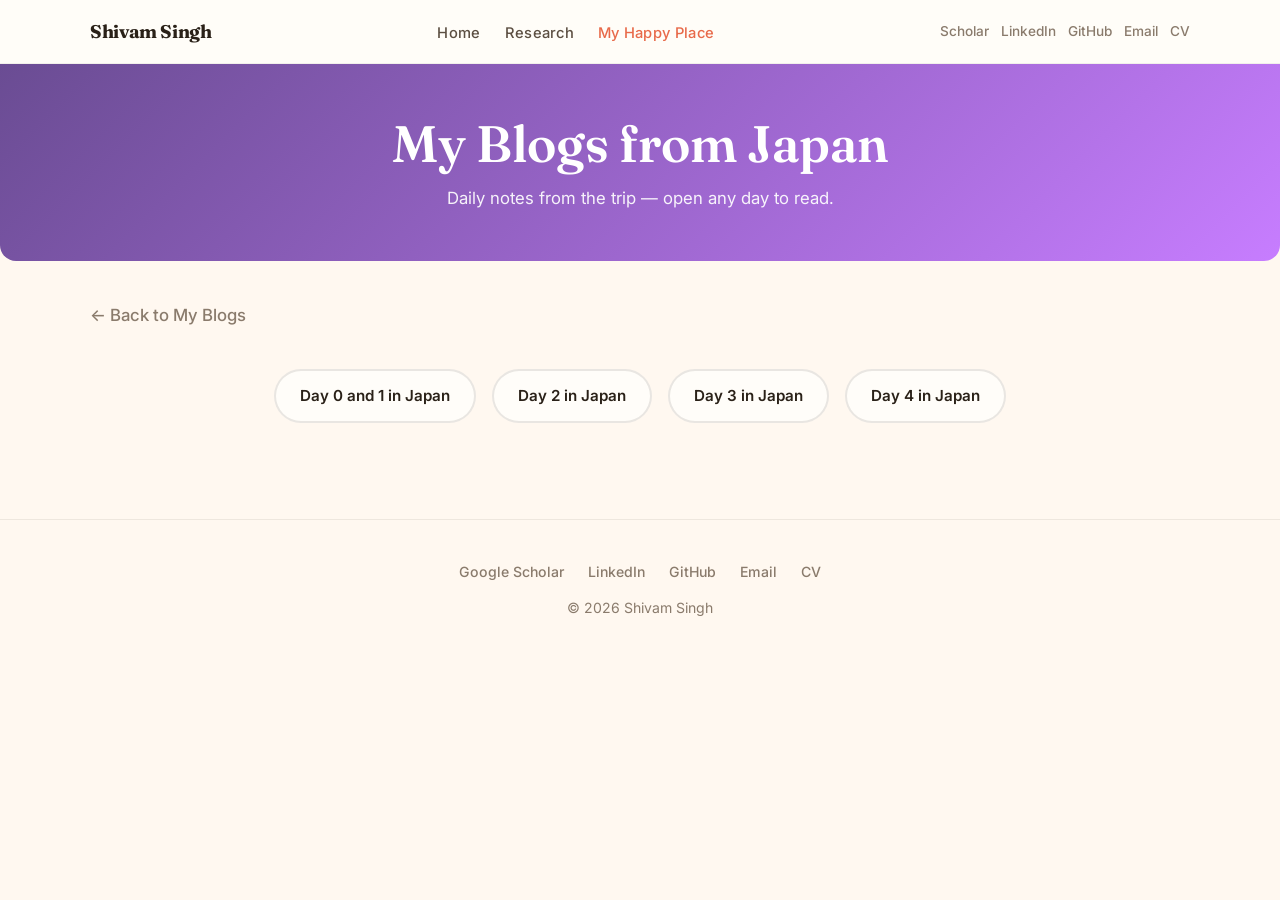
==== blogs-japan.html @ 43f97ed3 "Switch CV links to the slim two-column resume Add assets/cv/shivam_resume_twocolumn_slim.pdf and poi" ====
<!DOCTYPE html>
<html lang="en">
<head>
  <meta charset="UTF-8">
  <meta name="viewport" content="width=device-width, initial-scale=1.0">
  <title>My Blogs from Japan — Shivam Singh</title>
  <meta name="description" content="Travel blog notes from Japan by Shivam Singh.">
  <link rel="preconnect" href="https://fonts.googleapis.com">
  <link rel="preconnect" href="https://fonts.gstatic.com" crossorigin>
  <link href="https://fonts.googleapis.com/css2?family=Fraunces:opsz,wght@9..144,400;9..144,600;9..144,700&family=Inter:wght@400;500;600;700&display=swap" rel="stylesheet">
  <link rel="stylesheet" href="assets/css/style.css">
  <script src="assets/js/analytics.js"></script>
</head>
<body>

<nav class="site-nav">
  <div class="nav-inner">
    <a href="index.html" class="nav-brand">Shivam Singh</a>
    <button class="nav-toggle" aria-label="Toggle menu"><span></span><span></span><span></span></button>
    <ul class="nav-links">
      <li><a href="index.html">Home</a></li>
      <li><a href="research.html">Research</a></li>
      <li><a href="interests.html" class="active">My Happy Place</a></li>
    </ul>
    <div class="nav-social">
      <a href="https://scholar.google.com/citations?user=Wcn55lQAAAAJ&hl=en" target="_blank" rel="noopener">Scholar</a>
      <a href="https://www.linkedin.com/in/sssshivvvv/" target="_blank" rel="noopener">LinkedIn</a>
      <a href="https://github.com/sssshivvvv" target="_blank" rel="noopener">GitHub</a>
      <a href="mailto:shivamsingh3458@gmail.com">Email</a>
      <a href="assets/cv/shivam_resume_twocolumn_slim.pdf?v=7" target="_blank">CV</a>
    </div>
  </div>
</nav>

<div class="interest-hero blog">
  <h1>My Blogs from Japan</h1>
  <p>Daily notes from the trip — open any day to read.</p>
</div>

<section class="section" style="padding-top:0;">
  <div class="container">
    <a href="blogs.html" class="back-link">&larr; Back to My Blogs</a>
    <div class="btn-row blog-links">
      <a href="https://drive.google.com/file/d/1ch4ncFeEqrZm7fSmAN1ZSWYhS6UYfhzO/view?usp=sharing" class="btn btn-secondary" target="_blank" rel="noopener">Day 0 and 1 in Japan</a>
      <a href="https://drive.google.com/file/d/1ydm1Wo2PhsGox3HO441lo8IfgYgfNcvf/view?usp=sharing" class="btn btn-secondary" target="_blank" rel="noopener">Day 2 in Japan</a>
      <a href="https://drive.google.com/file/d/1NjEeshYt_dcvfQ-IAbArn5zl0ap02qZo/view?usp=sharing" class="btn btn-secondary" target="_blank" rel="noopener">Day 3 in Japan</a>
      <a href="https://drive.google.com/file/d/1NefGF4puI3hDw5TmyJM6inzA-yGkaMoO/view?usp=sharing" class="btn btn-secondary" target="_blank" rel="noopener">Day 4 in Japan</a>
    </div>
  </div>
</section>

<footer class="site-footer">
  <div class="container">
    <div class="footer-links">
      <a href="https://scholar.google.com/citations?user=Wcn55lQAAAAJ&hl=en" target="_blank" rel="noopener">Google Scholar</a>
      <a href="https://www.linkedin.com/in/sssshivvvv/" target="_blank" rel="noopener">LinkedIn</a>
      <a href="https://github.com/sssshivvvv" target="_blank" rel="noopener">GitHub</a>
      <a href="mailto:shivamsingh3458@gmail.com">Email</a>
      <a href="assets/cv/shivam_resume_twocolumn_slim.pdf?v=7" target="_blank">CV</a>
    </div>
    <p>&copy; 2026 Shivam Singh</p>
  </div>
</footer>

<script src="assets/js/main.js"></script>
</body>
</html>
---- assets/css/style.css ----
/* ============================================================
   Shivam Singh — Personal Website
   Warm, colorful, photo-forward design system
   ============================================================ */

:root {
  --cream: #fff8f0;
  --paper: #fffdf9;
  --ink: #2a2118;
  --ink-soft: #5c4f42;
  --muted: #8a7b6c;
  --coral: #e86a4a;
  --amber: #f4a261;
  --rose: #e07a8a;
  --gold: #d4a853;
  --teal: #2a9d8f;
  --lime: #a7c957;
  --sunset: #e76f51;
  --shadow: 0 8px 32px rgba(42, 33, 24, 0.08);
  --shadow-lg: 0 16px 48px rgba(42, 33, 24, 0.12);
  --radius: 16px;
  --radius-sm: 10px;
  --font-display: "Fraunces", Georgia, serif;
  --font-body: "Inter", system-ui, sans-serif;
  --nav-h: 64px;
  --max-w: 1100px;
  --transition: 0.25s ease;
}

*, *::before, *::after { box-sizing: border-box; margin: 0; padding: 0; }

html { scroll-behavior: smooth; }

body {
  font-family: var(--font-body);
  font-size: 1.05rem;
  line-height: 1.7;
  color: var(--ink);
  background: var(--cream);
  min-height: 100vh;
}

img { max-width: 100%; height: auto; display: block; }

a { color: var(--coral); text-decoration: none; transition: color var(--transition); }
a:hover { color: var(--sunset); }

h1, h2, h3, h4 {
  font-family: var(--font-display);
  font-weight: 600;
  line-height: 1.25;
  color: var(--ink);
}

h1 { font-size: clamp(2.2rem, 5vw, 3.2rem); }
h2 { font-size: clamp(1.6rem, 3vw, 2.2rem); }
h3 { font-size: 1.25rem; }

.container {
  width: min(var(--max-w), 92vw);
  margin: 0 auto;
}

/* ---- Navigation ---- */
.site-nav {
  position: sticky;
  top: 0;
  z-index: 100;
  background: rgba(255, 253, 249, 0.92);
  backdrop-filter: blur(12px);
  border-bottom: 1px solid rgba(42, 33, 24, 0.06);
  height: var(--nav-h);
}

.nav-inner {
  display: flex;
  align-items: center;
  justify-content: space-between;
  height: var(--nav-h);
  width: min(var(--max-w), 92vw);
  margin: 0 auto;
}

.nav-brand {
  font-family: var(--font-display);
  font-weight: 700;
  font-size: 1.15rem;
  color: var(--ink);
  letter-spacing: -0.02em;
}

.nav-brand:hover { color: var(--coral); }

.nav-links {
  display: flex;
  align-items: center;
  gap: 1.5rem;
  list-style: none;
}

.nav-links a {
  color: var(--ink-soft);
  font-size: 0.92rem;
  font-weight: 500;
  letter-spacing: 0.02em;
}

.nav-links a:hover,
.nav-links a.active {
  color: var(--coral);
}

.nav-social {
  display: flex;
  align-items: center;
  gap: 0.75rem;
}

.nav-social a {
  color: var(--muted);
  font-size: 0.85rem;
  font-weight: 500;
}

.nav-social a:hover { color: var(--coral); }

.nav-toggle {
  display: none;
  background: none;
  border: none;
  cursor: pointer;
  padding: 0.5rem;
}

.nav-toggle span {
  display: block;
  width: 24px;
  height: 2px;
  background: var(--ink);
  margin: 5px 0;
  transition: var(--transition);
}

/* ---- Hero ---- */
.hero {
  padding: 4rem 0 3rem;
}

.hero-grid {
  display: grid;
  grid-template-columns: 280px 1fr;
  gap: 3rem;
  align-items: center;
}

.hero-photo {
  border-radius: var(--radius);
  overflow: hidden;
  box-shadow: var(--shadow-lg);
  aspect-ratio: 3/4;
  object-fit: cover;
  width: 100%;
}

.hero-tagline {
  font-size: 1.15rem;
  color: var(--coral);
  font-weight: 500;
  margin-bottom: 0.5rem;
}

.hero-sub {
  color: var(--muted);
  font-size: 0.95rem;
  margin-bottom: 1.5rem;
}

.hero-bio {
  color: var(--ink-soft);
  font-size: 1.05rem;
  max-width: 640px;
}

/* ---- Buttons ---- */
.btn-row {
  display: flex;
  flex-wrap: wrap;
  gap: 1rem;
  margin-top: 2rem;
}

.btn {
  display: inline-flex;
  align-items: center;
  gap: 0.5rem;
  padding: 0.75rem 1.5rem;
  border-radius: 999px;
  font-weight: 600;
  font-size: 0.95rem;
  transition: transform var(--transition), box-shadow var(--transition);
  border: none;
  cursor: pointer;
}

.btn:hover { transform: translateY(-2px); box-shadow: var(--shadow); }

.btn-primary {
  background: linear-gradient(135deg, var(--coral), var(--amber));
  color: white;
}

.btn-primary:hover { color: white; }

.btn-secondary {
  background: var(--paper);
  color: var(--ink);
  border: 2px solid rgba(42, 33, 24, 0.1);
}

.btn-secondary:hover { color: var(--coral); border-color: var(--coral); }

.btn-accent {
  background: linear-gradient(135deg, var(--teal), var(--lime));
  color: white;
}

.btn-accent:hover { color: white; }

/* ---- Sections ---- */
.section {
  padding: 3rem 0;
}

.section-header {
  margin-bottom: 2rem;
}

.section-header h2 {
  position: relative;
  display: inline-block;
}

.section-header h2::after {
  content: "";
  position: absolute;
  bottom: -6px;
  left: 0;
  width: 48px;
  height: 3px;
  background: linear-gradient(90deg, var(--coral), var(--amber));
  border-radius: 2px;
}

/* ---- News ---- */
.news-list {
  list-style: none;
  display: flex;
  flex-direction: column;
  gap: 0.75rem;
}

.news-item {
  display: flex;
  gap: 1rem;
  padding: 1rem 1.25rem;
  background: var(--paper);
  border-radius: var(--radius-sm);
  border-left: 3px solid var(--coral);
  box-shadow: var(--shadow);
}

.news-date {
  font-size: 0.82rem;
  font-weight: 600;
  color: var(--coral);
  white-space: nowrap;
  min-width: 72px;
}

.news-text { color: var(--ink-soft); font-size: 0.95rem; }
.news-text a { font-weight: 500; }

/* ---- Research cards ---- */
.research-card {
  background: var(--paper);
  border-radius: var(--radius);
  overflow: hidden;
  box-shadow: var(--shadow);
  margin-bottom: 2.5rem;
  transition: box-shadow var(--transition);
}

.research-card:hover { box-shadow: var(--shadow-lg); }

.research-teaser {
  width: 100%;
  max-height: 320px;
  object-fit: cover;
  object-position: top;
  background: #f0e8df;
}

.research-body { padding: 1.75rem 2rem 2rem; }

.research-title {
  font-size: 1.35rem;
  margin-bottom: 0.5rem;
}

.research-title a { color: var(--ink); }
.research-title a:hover { color: var(--coral); }

.venue-badge {
  display: inline-block;
  padding: 0.25rem 0.75rem;
  border-radius: 999px;
  font-size: 0.78rem;
  font-weight: 600;
  letter-spacing: 0.03em;
  margin-bottom: 0.75rem;
}

.badge-icra { background: #fde8e0; color: #c0392b; }
.badge-iros { background: #d6f0ee; color: #0f766e; }
.badge-ecmr { background: #e0f0fd; color: #2471a3; }
.badge-arxiv { background: #f0e6ff; color: #7d3c98; }
.badge-workshop { background: #e8f5e9; color: #2e7d32; }
.badge-ongoing { background: #fff3e0; color: #e65100; }

.research-authors {
  font-size: 0.88rem;
  color: var(--muted);
  margin-bottom: 1rem;
}

.research-authors strong { color: var(--ink); }

.research-abstract {
  color: var(--ink-soft);
  font-size: 0.95rem;
  margin-bottom: 1.25rem;
}

.research-links {
  display: flex;
  flex-wrap: wrap;
  gap: 0.6rem;
}

.link-pill {
  display: inline-block;
  padding: 0.35rem 0.9rem;
  border-radius: 999px;
  font-size: 0.82rem;
  font-weight: 600;
  background: rgba(232, 106, 74, 0.1);
  color: var(--coral);
  transition: background var(--transition);
}

.link-pill:hover {
  background: var(--coral);
  color: white;
}

.workshop-card {
  padding: 1.25rem 1.5rem;
  background: var(--paper);
  border-radius: var(--radius-sm);
  box-shadow: var(--shadow);
  margin-bottom: 1rem;
}

.workshop-card h3 { font-size: 1.05rem; margin-bottom: 0.4rem; }
.workshop-card p { font-size: 0.9rem; color: var(--ink-soft); }
.workshop-card .research-links { margin-top: 0.75rem; }

/* ---- Interests landing ---- */
.interest-cards {
  display: grid;
  grid-template-columns: repeat(auto-fit, minmax(280px, 1fr));
  gap: 1.5rem;
}

.interest-card {
  position: relative;
  border-radius: var(--radius);
  overflow: hidden;
  min-height: 360px;
  display: flex;
  flex-direction: column;
  justify-content: flex-end;
  text-decoration: none;
  color: white;
  transition: transform var(--transition);
}

.interest-card:hover { transform: translateY(-6px); color: white; }

.interest-card img {
  position: absolute;
  inset: 0;
  width: 100%;
  height: 100%;
  object-fit: cover;
  transition: transform 0.4s ease;
}

.interest-card:hover img { transform: scale(1.05); }

.interest-card-overlay {
  position: absolute;
  inset: 0;
  z-index: 1;
}

.interest-card-content {
  position: relative;
  z-index: 2;
  padding: 2rem;
}

.interest-card-content h2 {
  color: white;
  font-size: 1.6rem;
  margin-bottom: 0.4rem;
}

.interest-card-content p {
  font-size: 0.92rem;
  opacity: 0.9;
}

.grad-photo {
  background: linear-gradient(180deg, rgba(212, 168, 83, 0.3) 0%, rgba(42, 33, 24, 0.75) 100%);
}

.grad-monkey {
  background: linear-gradient(180deg, rgba(42, 157, 143, 0.3) 0%, rgba(42, 33, 24, 0.8) 100%);
}

.grad-moto {
  background: linear-gradient(180deg, rgba(231, 111, 81, 0.3) 0%, rgba(42, 33, 24, 0.8) 100%);
}

.grad-blog {
  background: linear-gradient(180deg, rgba(155, 89, 182, 0.35) 0%, rgba(42, 33, 24, 0.8) 100%);
}

/* ---- Interest subpages ---- */
.interest-hero {
  padding: 3rem 0;
  text-align: center;
  color: white;
  border-radius: 0 0 var(--radius) var(--radius);
  margin-bottom: 2.5rem;
}

.interest-hero.photo { background: linear-gradient(135deg, #d4a853, #e86a4a); }
.interest-hero.monkey { background: linear-gradient(135deg, #2a9d8f, #a7c957); }
.interest-hero.moto { background: linear-gradient(135deg, #e76f51, #f4a261); }
.interest-hero.blog { background: linear-gradient(135deg, #6a4c93, #c77dff); }
.interest-hero.blog_makalidurga { background: linear-gradient(135deg, #344e41, #588157); }

.interest-hero h1 { color: white; margin-bottom: 0.5rem; }
.interest-hero p { opacity: 0.92; max-width: 600px; margin: 0 auto; font-size: 1.05rem; }

.interest-intro {
  max-width: 680px;
  margin: 0 auto 2.5rem;
  text-align: center;
  color: var(--ink-soft);
  font-size: 1.05rem;
  line-height: 1.8;
}

.blog-links {
  justify-content: center;
  margin-top: 1rem;
}

.gallery {
  display: grid;
  grid-template-columns: repeat(auto-fit, minmax(260px, 300px));
  justify-content: center;
  gap: 1.25rem;
  max-width: 960px;
  margin: 0 auto;
}

.gallery-item {
  border-radius: var(--radius-sm);
  overflow: hidden;
  cursor: pointer;
  aspect-ratio: 4/3;
  box-shadow: var(--shadow);
  transition: transform var(--transition);
}

.gallery-item:hover { transform: scale(1.02); }

.gallery-item img {
  width: 100%;
  height: 100%;
  object-fit: cover;
}

.gallery-item video {
  width: 100%;
  height: 100%;
  object-fit: cover;
}

.back-link {
  display: inline-flex;
  align-items: center;
  gap: 0.4rem;
  margin-bottom: 1.5rem;
  font-weight: 500;
  color: var(--muted);
}

.back-link:hover { color: var(--coral); }

/* ---- Lightbox ---- */
.lightbox {
  display: none;
  position: fixed;
  inset: 0;
  z-index: 200;
  background: rgba(42, 33, 24, 0.92);
  align-items: center;
  justify-content: center;
  padding: 2rem;
}

.lightbox.active { display: flex; }

.lightbox img {
  max-width: 90vw;
  max-height: 85vh;
  border-radius: var(--radius-sm);
  box-shadow: var(--shadow-lg);
}

.lightbox-close {
  position: absolute;
  top: 1.5rem;
  right: 1.5rem;
  background: none;
  border: none;
  color: white;
  font-size: 2rem;
  cursor: pointer;
  opacity: 0.8;
}

.lightbox-close:hover { opacity: 1; }

.lightbox-nav {
  position: absolute;
  top: 50%;
  transform: translateY(-50%);
  background: rgba(255,255,255,0.15);
  border: none;
  color: white;
  font-size: 1.5rem;
  padding: 0.75rem 1rem;
  cursor: pointer;
  border-radius: var(--radius-sm);
}

.lightbox-prev { left: 1rem; }
.lightbox-next { right: 1rem; }

/* ---- Footer ---- */
.site-footer {
  padding: 2.5rem 0;
  margin-top: 3rem;
  border-top: 1px solid rgba(42, 33, 24, 0.08);
  text-align: center;
  color: var(--muted);
  font-size: 0.88rem;
}

.footer-links {
  display: flex;
  justify-content: center;
  gap: 1.5rem;
  margin-bottom: 0.75rem;
  flex-wrap: wrap;
}

.footer-links a { color: var(--muted); font-weight: 500; }
.footer-links a:hover { color: var(--coral); }

/* ---- Page header (inner pages) ---- */
.page-header {
  padding: 3rem 0 2rem;
  text-align: center;
}

.page-header h1 { margin-bottom: 0.5rem; }

.page-header p {
  color: var(--muted);
  max-width: 560px;
  margin: 0 auto;
}

/* ---- Responsive ---- */
@media (max-width: 768px) {
  .hero-grid {
    grid-template-columns: 1fr;
    text-align: center;
  }

  .hero-photo {
    max-width: 240px;
    margin: 0 auto;
  }

  .hero-bio { margin: 0 auto; }

  .btn-row { justify-content: center; }

  .nav-links,
  .nav-social {
    display: none;
    position: absolute;
    top: var(--nav-h);
    left: 0;
    right: 0;
    background: var(--paper);
    flex-direction: column;
    padding: 1rem 1.5rem 1.5rem;
    border-bottom: 1px solid rgba(42, 33, 24, 0.08);
    box-shadow: var(--shadow);
  }

  .nav-links.open,
  .nav-social.open { display: flex; }

  .nav-social { top: calc(var(--nav-h) + 140px); border-top: none; }

  .nav-toggle { display: block; }

  .nav-inner { position: relative; }

  .research-body { padding: 1.25rem; }

  .news-item { flex-direction: column; gap: 0.3rem; }

  .interest-card { min-height: 280px; }
}
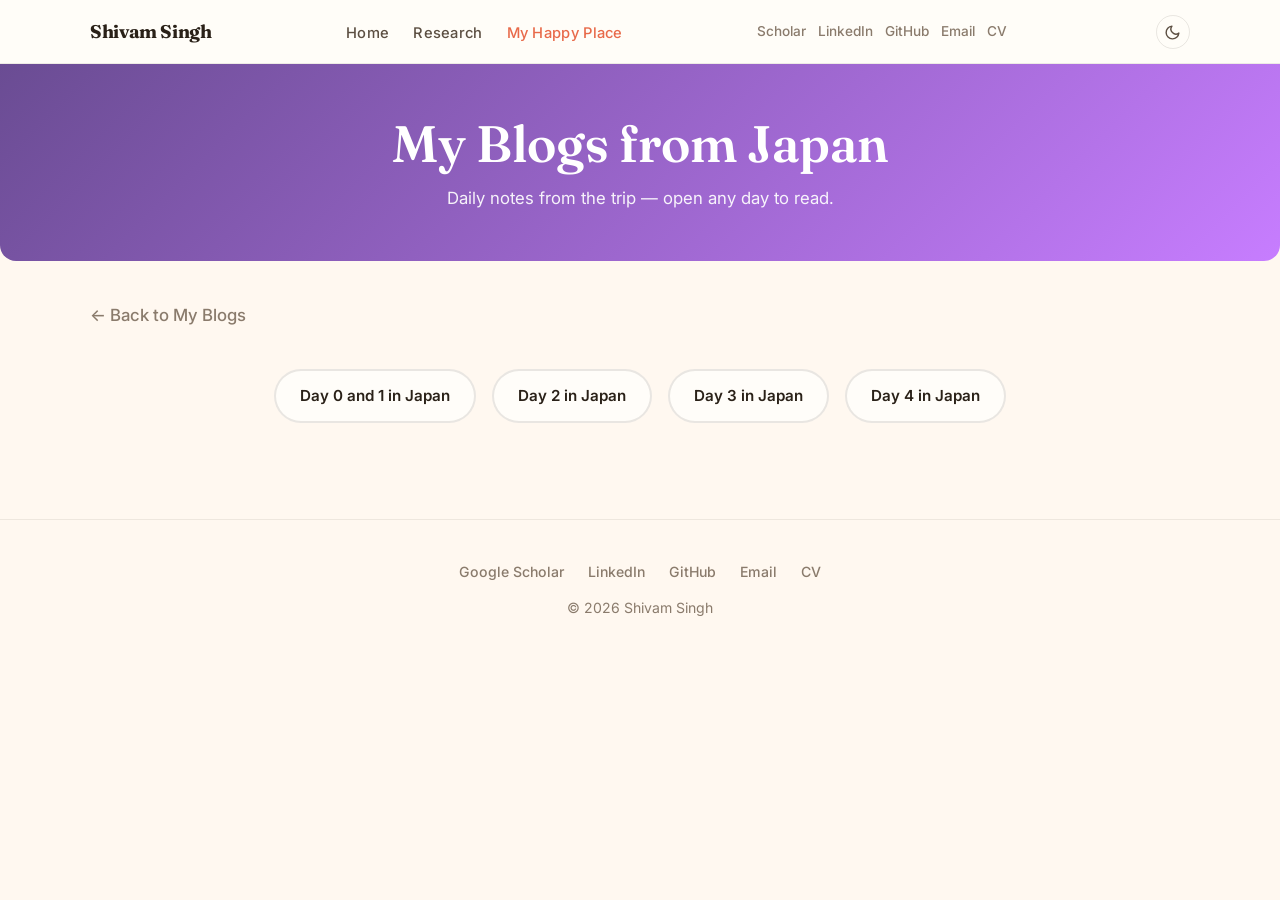
==== commit 69ffee9c: "Add dark mode toggle Sun/moon button in the nav on every page. Follows the system preference until t" ====
--- a/blogs-japan.html
+++ b/blogs-japan.html
@@ -8,7 +8,8 @@
   <link rel="preconnect" href="https://fonts.googleapis.com">
   <link rel="preconnect" href="https://fonts.gstatic.com" crossorigin>
   <link href="https://fonts.googleapis.com/css2?family=Fraunces:opsz,wght@9..144,400;9..144,600;9..144,700&family=Inter:wght@400;500;600;700&display=swap" rel="stylesheet">
-  <link rel="stylesheet" href="assets/css/style.css">
+  <link rel="stylesheet" href="assets/css/style.css?v=2">
+  <script src="assets/js/theme-init.js"></script>
   <script src="assets/js/analytics.js"></script>
 </head>
 <body>
@@ -29,6 +30,10 @@
       <a href="mailto:shivamsingh3458@gmail.com">Email</a>
       <a href="assets/cv/shivam_resume_twocolumn_slim.pdf?v=7" target="_blank">CV</a>
     </div>
+    <button class="theme-toggle" type="button" aria-label="Toggle dark mode" title="Toggle dark mode" aria-pressed="false">
+      <svg class="icon-moon" viewBox="0 0 24 24" fill="none" stroke="currentColor" stroke-width="2" stroke-linecap="round" stroke-linejoin="round" aria-hidden="true"><path d="M21 12.79A9 9 0 1 1 11.21 3 7 7 0 0 0 21 12.79z"/></svg>
+      <svg class="icon-sun" viewBox="0 0 24 24" fill="none" stroke="currentColor" stroke-width="2" stroke-linecap="round" stroke-linejoin="round" aria-hidden="true"><circle cx="12" cy="12" r="4"/><path d="M12 2v2M12 20v2M4.93 4.93l1.41 1.41M17.66 17.66l1.41 1.41M2 12h2M20 12h2M4.93 19.07l1.41-1.41M17.66 6.34l1.41-1.41"/></svg>
+    </button>
   </div>
 </nav>
 
@@ -62,6 +67,6 @@
   </div>
 </footer>
 
-<script src="assets/js/main.js"></script>
+<script src="assets/js/main.js?v=2"></script>
 </body>
 </html>
--- a/assets/css/style.css
+++ b/assets/css/style.css
@@ -25,6 +25,30 @@
   --nav-h: 64px;
   --max-w: 1100px;
   --transition: 0.25s ease;
+  /* colours that differ between light and dark themes */
+  --nav-bg: rgba(255, 253, 249, 0.92);
+  --line: rgba(42, 33, 24, 0.08);
+  --line-strong: rgba(42, 33, 24, 0.1);
+  --teaser-bg: #f0e8df;
+  color-scheme: light;
+}
+
+/* ---- Dark theme (toggled via data-theme on <html>, see assets/js/theme-init.js) ---- */
+:root[data-theme="dark"] {
+  --cream: #16120e;
+  --paper: #221c16;
+  --ink: #f3ebe1;
+  --ink-soft: #d6c9bb;
+  --muted: #a89886;
+  --coral: #f08466;
+  --sunset: #f6a285;
+  --shadow: 0 8px 32px rgba(0, 0, 0, 0.35);
+  --shadow-lg: 0 16px 48px rgba(0, 0, 0, 0.45);
+  --nav-bg: rgba(22, 18, 14, 0.9);
+  --line: rgba(255, 240, 225, 0.1);
+  --line-strong: rgba(255, 240, 225, 0.16);
+  --teaser-bg: #2c241d;
+  color-scheme: dark;
 }
 
 *, *::before, *::after { box-sizing: border-box; margin: 0; padding: 0; }
@@ -66,9 +90,9 @@
   position: sticky;
   top: 0;
   z-index: 100;
-  background: rgba(255, 253, 249, 0.92);
+  background: var(--nav-bg);
   backdrop-filter: blur(12px);
-  border-bottom: 1px solid rgba(42, 33, 24, 0.06);
+  border-bottom: 1px solid var(--line);
   height: var(--nav-h);
 }
 
@@ -140,6 +164,30 @@
   margin: 5px 0;
   transition: var(--transition);
 }
+
+/* ---- Theme toggle ---- */
+.theme-toggle {
+  display: inline-flex;
+  align-items: center;
+  justify-content: center;
+  width: 34px;
+  height: 34px;
+  margin-left: 0.9rem;
+  flex-shrink: 0;
+  border-radius: 999px;
+  border: 1px solid var(--line-strong);
+  background: transparent;
+  color: var(--ink-soft);
+  cursor: pointer;
+  transition: color var(--transition), border-color var(--transition);
+}
+
+.theme-toggle:hover { color: var(--coral); border-color: var(--coral); }
+.theme-toggle:focus-visible { outline: 2px solid var(--coral); outline-offset: 2px; }
+.theme-toggle svg { width: 17px; height: 17px; }
+.theme-toggle .icon-sun { display: none; }
+[data-theme="dark"] .theme-toggle .icon-sun { display: block; }
+[data-theme="dark"] .theme-toggle .icon-moon { display: none; }
 
 /* ---- Hero ---- */
 .hero {
@@ -214,7 +262,7 @@
 .btn-secondary {
   background: var(--paper);
   color: var(--ink);
-  border: 2px solid rgba(42, 33, 24, 0.1);
+  border: 2px solid var(--line-strong);
 }
 
 .btn-secondary:hover { color: var(--coral); border-color: var(--coral); }
@@ -297,7 +345,7 @@
   max-height: 320px;
   object-fit: cover;
   object-position: top;
-  background: #f0e8df;
+  background: var(--teaser-bg);
 }
 
 .research-body { padding: 1.75rem 2rem 2rem; }
@@ -326,6 +374,13 @@
 .badge-arxiv { background: #f0e6ff; color: #7d3c98; }
 .badge-workshop { background: #e8f5e9; color: #2e7d32; }
 .badge-ongoing { background: #fff3e0; color: #e65100; }
+
+[data-theme="dark"] .badge-icra { background: rgba(240, 132, 102, 0.16); color: #f5a48c; }
+[data-theme="dark"] .badge-iros { background: rgba(42, 157, 143, 0.2); color: #6fd3c6; }
+[data-theme="dark"] .badge-ecmr { background: rgba(84, 153, 214, 0.2); color: #8cc2ef; }
+[data-theme="dark"] .badge-arxiv { background: rgba(170, 110, 210, 0.2); color: #cfa6ec; }
+[data-theme="dark"] .badge-workshop { background: rgba(102, 187, 106, 0.18); color: #9ad49d; }
+[data-theme="dark"] .badge-ongoing { background: rgba(255, 152, 0, 0.18); color: #ffb866; }
 
 .research-authors {
   font-size: 0.88rem;
@@ -577,7 +632,7 @@
 .site-footer {
   padding: 2.5rem 0;
   margin-top: 3rem;
-  border-top: 1px solid rgba(42, 33, 24, 0.08);
+  border-top: 1px solid var(--line);
   text-align: center;
   color: var(--muted);
   font-size: 0.88rem;
@@ -634,7 +689,7 @@
     background: var(--paper);
     flex-direction: column;
     padding: 1rem 1.5rem 1.5rem;
-    border-bottom: 1px solid rgba(42, 33, 24, 0.08);
+    border-bottom: 1px solid var(--line);
     box-shadow: var(--shadow);
   }
 
@@ -643,7 +698,9 @@
 
   .nav-social { top: calc(var(--nav-h) + 140px); border-top: none; }
 
-  .nav-toggle { display: block; }
+  .nav-toggle { display: block; order: 2; }
+
+  .theme-toggle { margin-left: auto; margin-right: 0.5rem; }
 
   .nav-inner { position: relative; }
 
